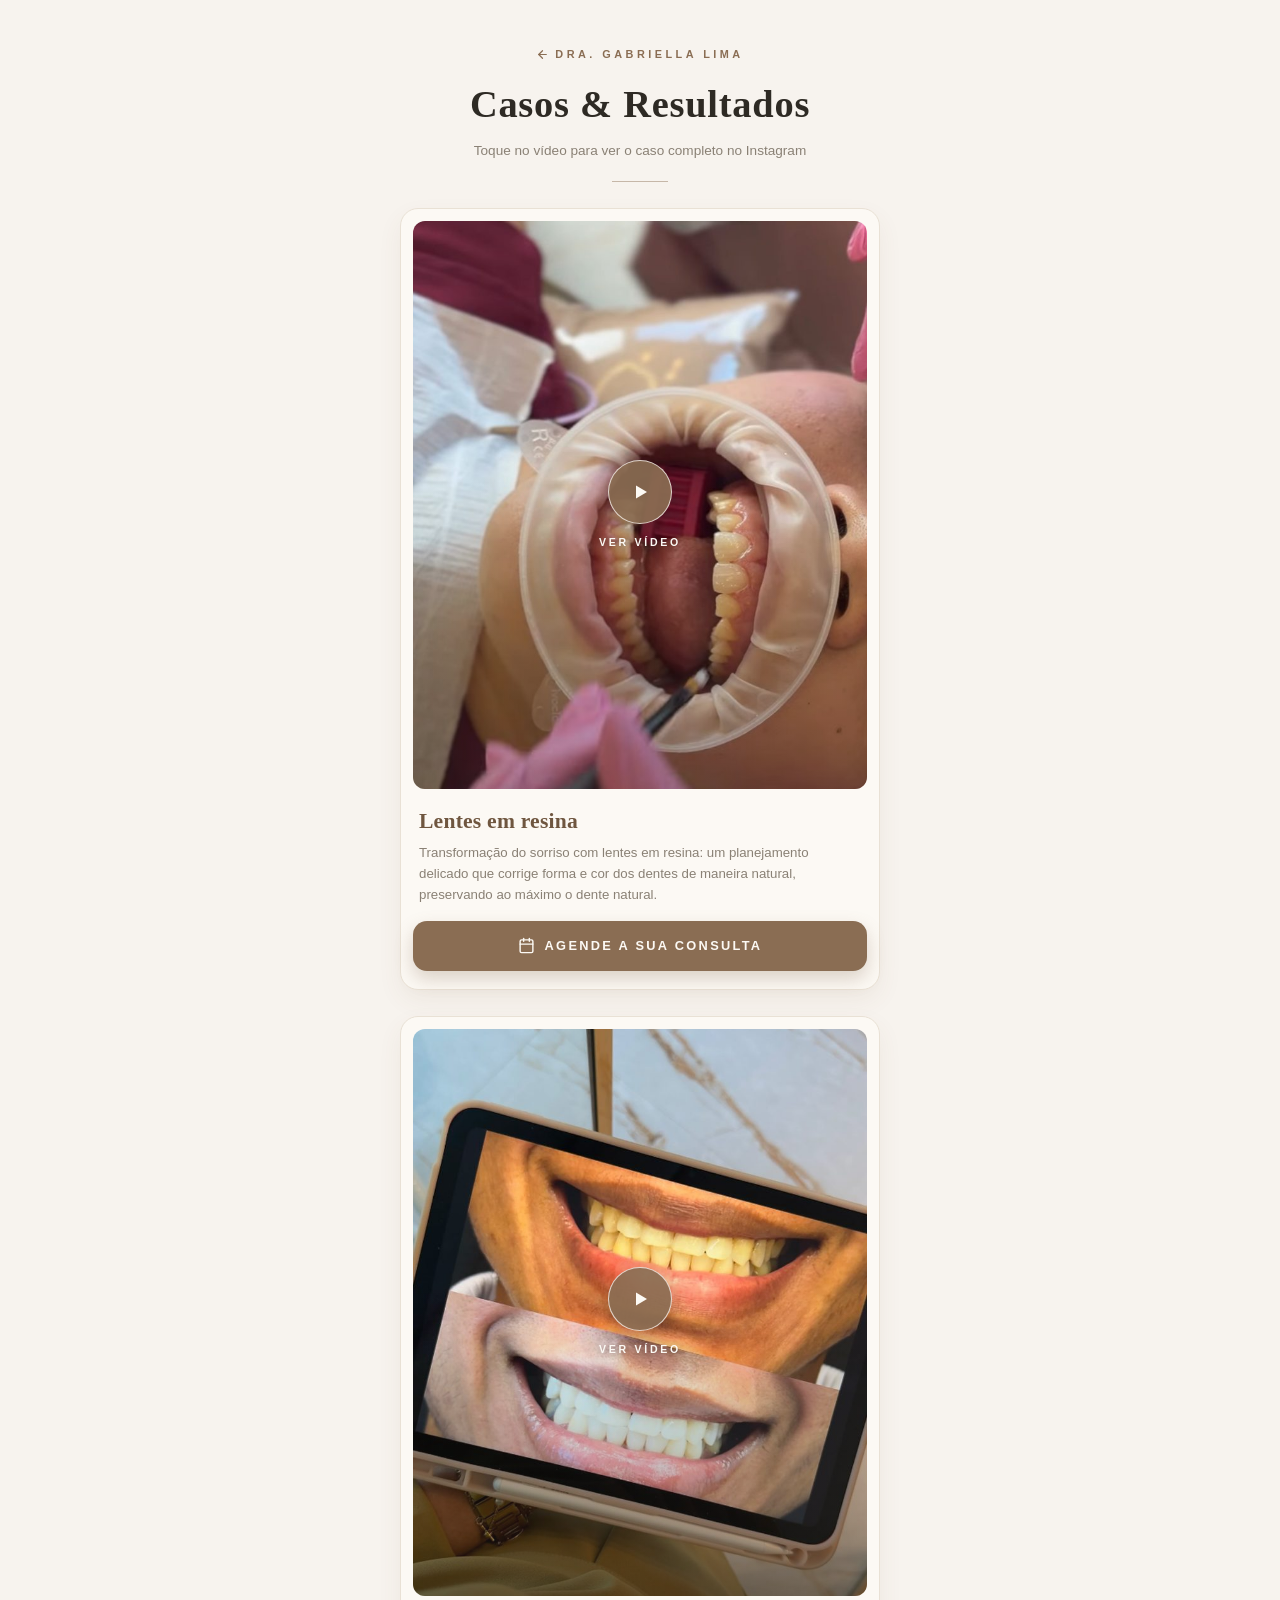
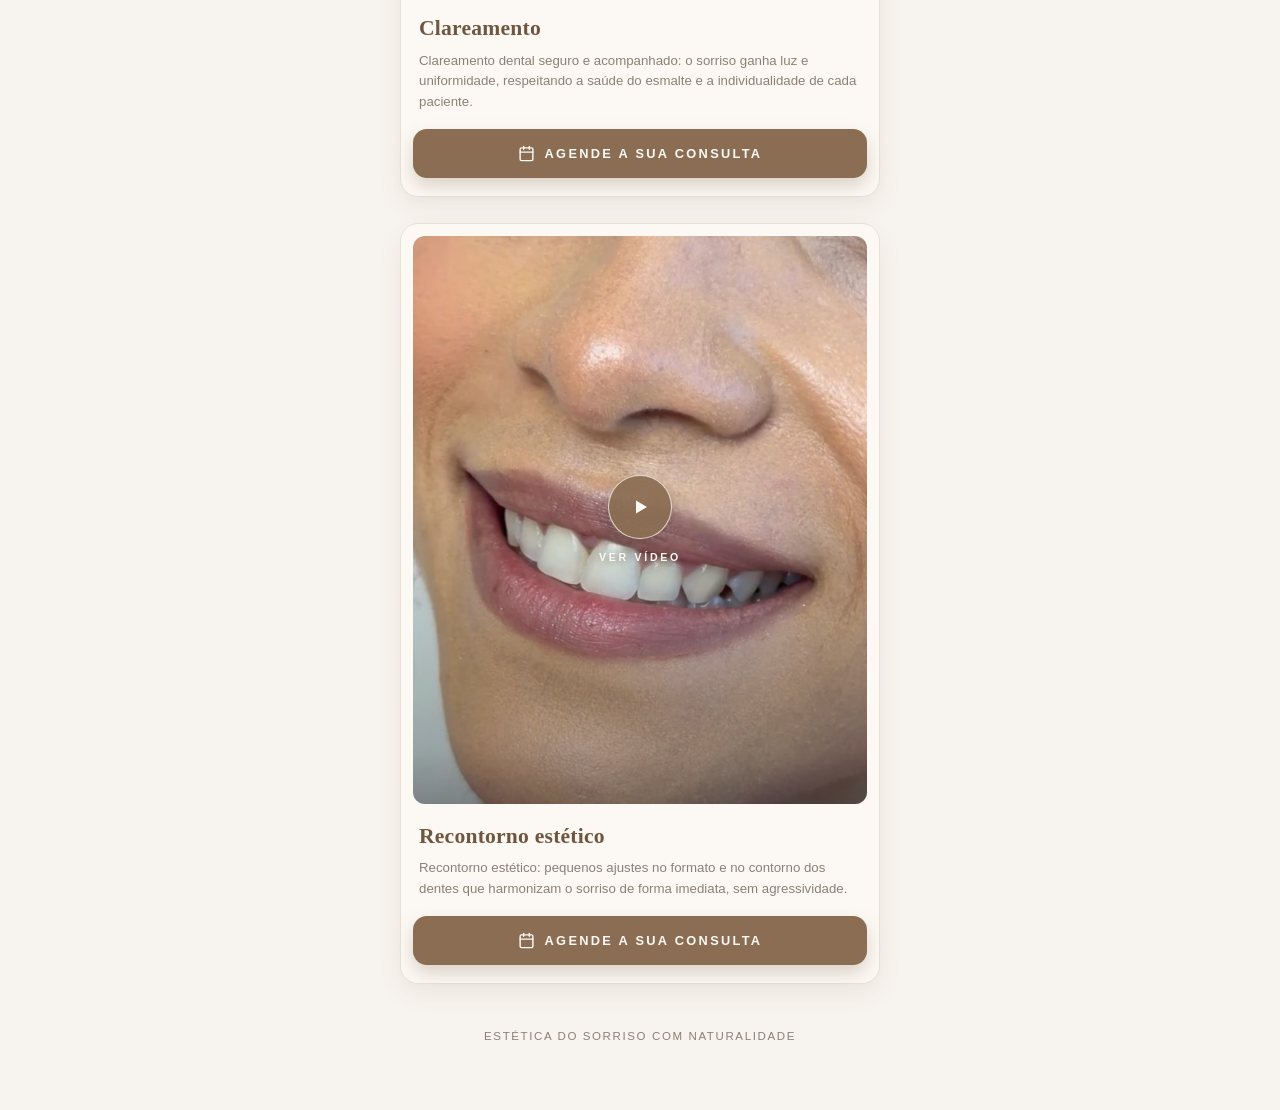
==== CASOS/casos.html @ 97b9696d "Add files via upload" ====
<!DOCTYPE html>
<html lang="pt-BR">
<head>
<meta charset="UTF-8">
<meta name="viewport" content="width=device-width, initial-scale=1.0">
<title>Casos & Resultados | Dra. Gabriella Lima</title>
<meta name="description" content="Casos reais de lentes em resina, clareamento e recontorno estético da Dra. Gabriella Lima. Veja os vídeos no Instagram e agende a sua consulta.">
<meta property="og:title" content="Casos & Resultados | Dra. Gabriella Lima">
<meta property="og:description" content="Lentes em resina, clareamento e recontorno estético — veja os casos em vídeo e agende a sua consulta.">
<meta property="og:type" content="website">
<meta name="twitter:card" content="summary_large_image">
<link rel="icon" type="image/jpeg" href="../imagens/perfildra.jpg">
<style>
  :root{
    --bg:#F7F3EE;
    --card:#FCF9F4;
    --brown:#8A6D53;
    --brown-deep:#6F563F;
    --brown-soft:rgba(138,109,83,.12);
    --ink:#2E2A24;
    --muted:#8A8175;
    --line:#E9E1D5;
    --radius:18px;
  }
  *{margin:0;padding:0;box-sizing:border-box;}
  html{-webkit-text-size-adjust:100%;}
  body{
    background:var(--bg);
    color:var(--ink);
    font-family:"Poppins","Segoe UI",-apple-system,BlinkMacSystemFont,Roboto,Helvetica,Arial,sans-serif;
    line-height:1.55;
    -webkit-font-smoothing:antialiased;
  }
  .page{
    max-width:430px;
    margin:0 auto;
    padding:clamp(28px,7vw,44px) 20px 64px;
  }
  /* ---------- header ---------- */
  .eyebrow{
    text-align:center;
    font-size:.68rem;
    letter-spacing:.32em;
    text-transform:uppercase;
    color:var(--brown);
    font-weight:600;
  }
  .page h1{
    text-align:center;
    font-family:"Cormorant Garamond",Georgia,"Times New Roman",serif;
    font-weight:600;
    font-size:clamp(1.9rem,6.4vw,2.4rem);
    letter-spacing:.02em;
    margin-top:6px;
  }
  .page .lead{
    text-align:center;
    color:var(--muted);
    font-size:.85rem;
    margin-top:6px;
  }
  .divider{
    width:56px;height:1px;
    background:var(--brown);
    opacity:.45;
    margin:20px auto 6px;
  }
  /* ---------- case card ---------- */
  .case{
    background:var(--card);
    border:1px solid var(--line);
    border-radius:var(--radius);
    box-shadow:0 10px 24px rgba(110,86,63,.07);
    padding:12px 12px 18px;
    margin-top:26px;
  }
  .case-media{
    position:relative;
    display:block;
    border-radius:calc(var(--radius) - 6px);
    overflow:hidden;
    text-decoration:none;
    aspect-ratio:4/5;
  }
  .case-media img{
    width:100%;height:100%;
    object-fit:cover;
    display:block;
    transition:transform .5s ease;
  }
  .case-media:active img,
  .case-media:hover img{transform:scale(1.03);}
  /* video symbol */
  .play-badge{
    position:absolute;
    inset:0;
    display:flex;
    flex-direction:column;
    align-items:center;
    justify-content:center;
    gap:10px;
    background:linear-gradient(180deg,rgba(46,42,36,0) 45%,rgba(46,42,36,.38) 100%);
  }
  .play-ring{
    width:64px;height:64px;
    border-radius:50%;
    background:rgba(138,109,83,.92);
    border:1.5px solid rgba(252,249,244,.75);
    box-shadow:0 6px 18px rgba(46,42,36,.28);
    display:flex;
    align-items:center;
    justify-content:center;
    transition:transform .3s ease;
  }
  .case-media:active .play-ring,
  .case-media:hover .play-ring{transform:scale(1.08);}
  .play-ring svg{width:24px;height:24px;display:block;}
  .play-label{
    color:#FCF9F4;
    font-size:.66rem;
    letter-spacing:.26em;
    text-transform:uppercase;
    font-weight:600;
    text-shadow:0 1px 6px rgba(46,42,36,.4);
  }
  /* case text */
  .case-body{padding:16px 6px 0;}
  .case-body h2{
    font-family:"Cormorant Garamond",Georgia,"Times New Roman",serif;
    font-weight:600;
    font-size:1.35rem;
    color:var(--brown-deep);
    letter-spacing:.01em;
  }
  .case-body p{
    margin-top:5px;
    font-size:.83rem;
    color:var(--muted);
  }
  /* ---------- CTA button ---------- */
  .btn-agende{
    display:flex;
    align-items:center;
    justify-content:center;
    gap:10px;
    width:100%;
    margin-top:16px;
    padding:15px 18px;
    background:var(--brown);
    color:#FCF9F4;
    border-radius:14px;
    text-decoration:none;
    font-size:.8rem;
    font-weight:600;
    letter-spacing:.18em;
    text-transform:uppercase;
    box-shadow:0 8px 18px rgba(138,109,83,.28);
    transition:background .25s ease, transform .15s ease;
  }
  .btn-agende:hover{background:var(--brown-deep);}
  .btn-agende:active{transform:scale(.985);}
  .btn-agende svg{width:17px;height:17px;flex-shrink:0;}
  /* ---------- footer ---------- */
  .footer-note{
    text-align:center;
    color:var(--muted);
    font-size:.72rem;
    letter-spacing:.14em;
    text-transform:uppercase;
    margin-top:44px;
  }
  @media (min-width:768px){
    .page{max-width:520px;}
  }
</style>
</head>
<body>
<main class="page">

  <div style="text-align:center; margin-bottom: 6px;">
    <a href="../index.html" class="eyebrow" style="text-decoration:none; display:inline-flex; align-items:center; gap:6px; cursor:pointer;" title="Voltar ao início">
      <svg width="13" height="13" viewBox="0 0 24 24" fill="none" stroke="currentColor" stroke-width="2.2" stroke-linecap="round" stroke-linejoin="round" aria-hidden="true"><path d="M19 12H5"/><path d="m12 19-7-7 7-7"/></svg>
      Dra. Gabriella Lima
    </a>
  </div>
  <h1>Casos & Resultados</h1>
  <p class="lead">Toque no vídeo para ver o caso completo no Instagram</p>
  <div class="divider"></div>

  <!-- Caso 1: Lentes em resina -->
  <section class="case">
    <a class="case-media" href="https://www.instagram.com/reel/Dbx69eoBiW4/" target="_blank" rel="noopener" aria-label="Ver vídeo do caso de lentes em resina no Instagram">
      <img src="[data-uri]" alt="Aplicação de lentes em resina">
      <span class="play-badge">
        <span class="play-ring">
          <svg viewBox="0 0 24 24" fill="none" xmlns="http://www.w3.org/2000/svg" aria-hidden="true"><path d="M8 5.5v13l11-6.5-11-6.5z" fill="#FCF9F4"/></svg>
        </span>
        <span class="play-label">Ver v&iacute;deo</span>
      </span>
    </a>
    <div class="case-body">
      <h2>Lentes em resina</h2>
      <p>Transforma&ccedil;&atilde;o do sorriso com lentes em resina: um planejamento delicado que corrige forma e cor dos dentes de maneira natural, preservando ao m&aacute;ximo o dente natural.</p>
    </div>
    <a class="btn-agende" href="https://wa.me/557192762533?text=Ol%C3%A1%2C%20Dra.%20Gabriella!%20Gostaria%20de%20agendar%20uma%20consulta." target="_blank" rel="noopener noreferrer" aria-label="Agende a sua consulta">
      <svg viewBox="0 0 24 24" fill="none" stroke="currentColor" stroke-width="2" stroke-linecap="round" stroke-linejoin="round" aria-hidden="true"><rect x="3" y="4" width="18" height="18" rx="2"/><line x1="16" y1="2" x2="16" y2="6"/><line x1="8" y1="2" x2="8" y2="6"/><line x1="3" y1="10" x2="21" y2="10"/></svg>
      Agende a sua consulta
    </a>
  </section>

  <!-- Caso 2: Clareamento -->
  <section class="case">
    <a class="case-media" href="https://www.instagram.com/reel/Db5wQ60hIMM/" target="_blank" rel="noopener" aria-label="Ver vídeo do caso de clareamento no Instagram">
      <img src="[data-uri]" alt="Antes e depois de clareamento dental">
      <span class="play-badge">
        <span class="play-ring">
          <svg viewBox="0 0 24 24" fill="none" xmlns="http://www.w3.org/2000/svg" aria-hidden="true"><path d="M8 5.5v13l11-6.5-11-6.5z" fill="#FCF9F4"/></svg>
        </span>
        <span class="play-label">Ver v&iacute;deo</span>
      </span>
    </a>
    <div class="case-body">
      <h2>Clareamento</h2>
      <p>Clareamento dental seguro e acompanhado: o sorriso ganha luz e uniformidade, respeitando a sa&uacute;de do esmalte e a individualidade de cada paciente.</p>
    </div>
    <a class="btn-agende" href="https://wa.me/557192762533?text=Ol%C3%A1%2C%20Dra.%20Gabriella!%20Gostaria%20de%20agendar%20uma%20consulta." target="_blank" rel="noopener noreferrer" aria-label="Agende a sua consulta">
      <svg viewBox="0 0 24 24" fill="none" stroke="currentColor" stroke-width="2" stroke-linecap="round" stroke-linejoin="round" aria-hidden="true"><rect x="3" y="4" width="18" height="18" rx="2"/><line x1="16" y1="2" x2="16" y2="6"/><line x1="8" y1="2" x2="8" y2="6"/><line x1="3" y1="10" x2="21" y2="10"/></svg>
      Agende a sua consulta
    </a>
  </section>

  <!-- Caso 3: Recontorno estético -->
  <section class="case">
    <a class="case-media" href="https://www.instagram.com/reel/DVjLFRSkVCH/" target="_blank" rel="noopener" aria-label="Ver vídeo do caso de recontorno estético no Instagram">
      <img src="[data-uri]" alt="Resultado de recontorno estético do sorriso">
      <span class="play-badge">
        <span class="play-ring">
          <svg viewBox="0 0 24 24" fill="none" xmlns="http://www.w3.org/2000/svg" aria-hidden="true"><path d="M8 5.5v13l11-6.5-11-6.5z" fill="#FCF9F4"/></svg>
        </span>
        <span class="play-label">Ver v&iacute;deo</span>
      </span>
    </a>
    <div class="case-body">
      <h2>Recontorno est&eacute;tico</h2>
      <p>Recontorno est&eacute;tico: pequenos ajustes no formato e no contorno dos dentes que harmonizam o sorriso de forma imediata, sem agressividade.</p>
    </div>
    <a class="btn-agende" href="https://wa.me/557192762533?text=Ol%C3%A1%2C%20Dra.%20Gabriella!%20Gostaria%20de%20agendar%20uma%20consulta." target="_blank" rel="noopener noreferrer" aria-label="Agende a sua consulta">
      <svg viewBox="0 0 24 24" fill="none" stroke="currentColor" stroke-width="2" stroke-linecap="round" stroke-linejoin="round" aria-hidden="true"><rect x="3" y="4" width="18" height="18" rx="2"/><line x1="16" y1="2" x2="16" y2="6"/><line x1="8" y1="2" x2="8" y2="6"/><line x1="3" y1="10" x2="21" y2="10"/></svg>
      Agende a sua consulta
    </a>
  </section>

  <p class="footer-note">Est&eacute;tica do sorriso com naturalidade</p>
</main>
</body>
</html>
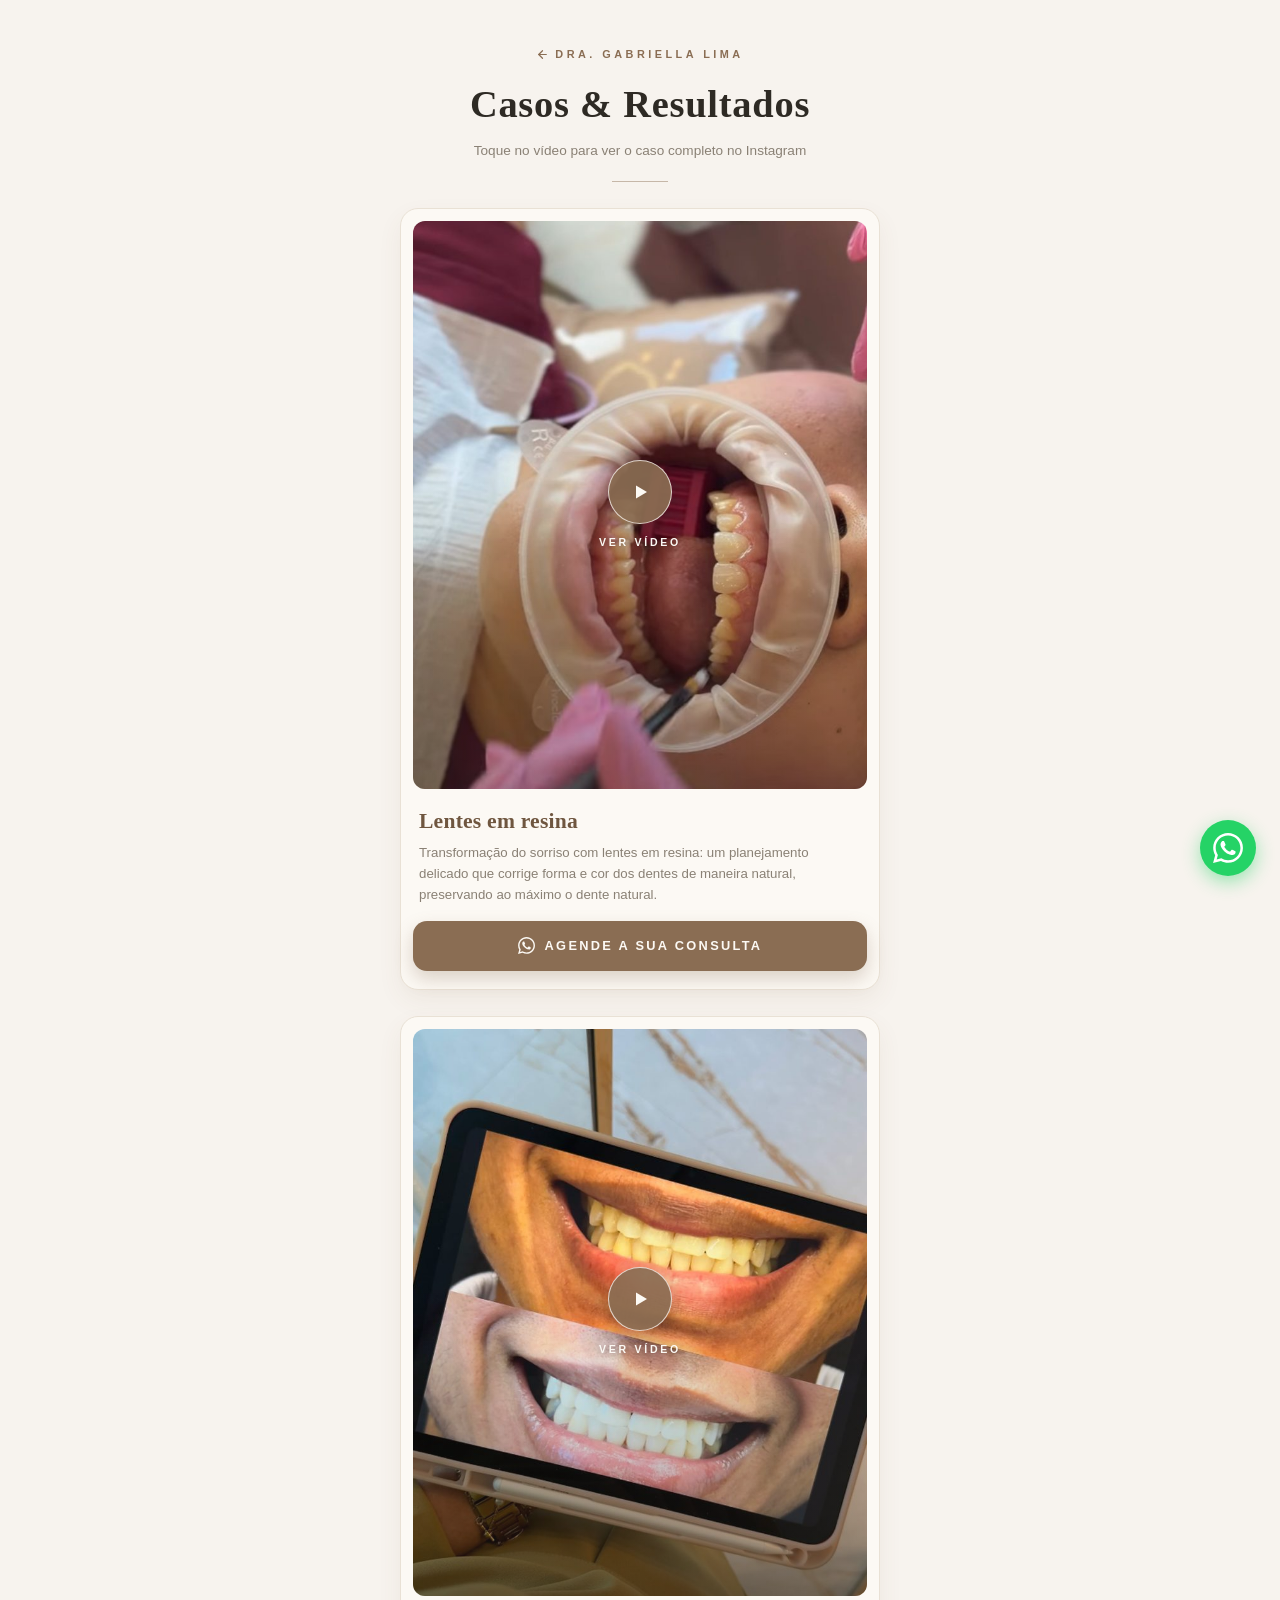
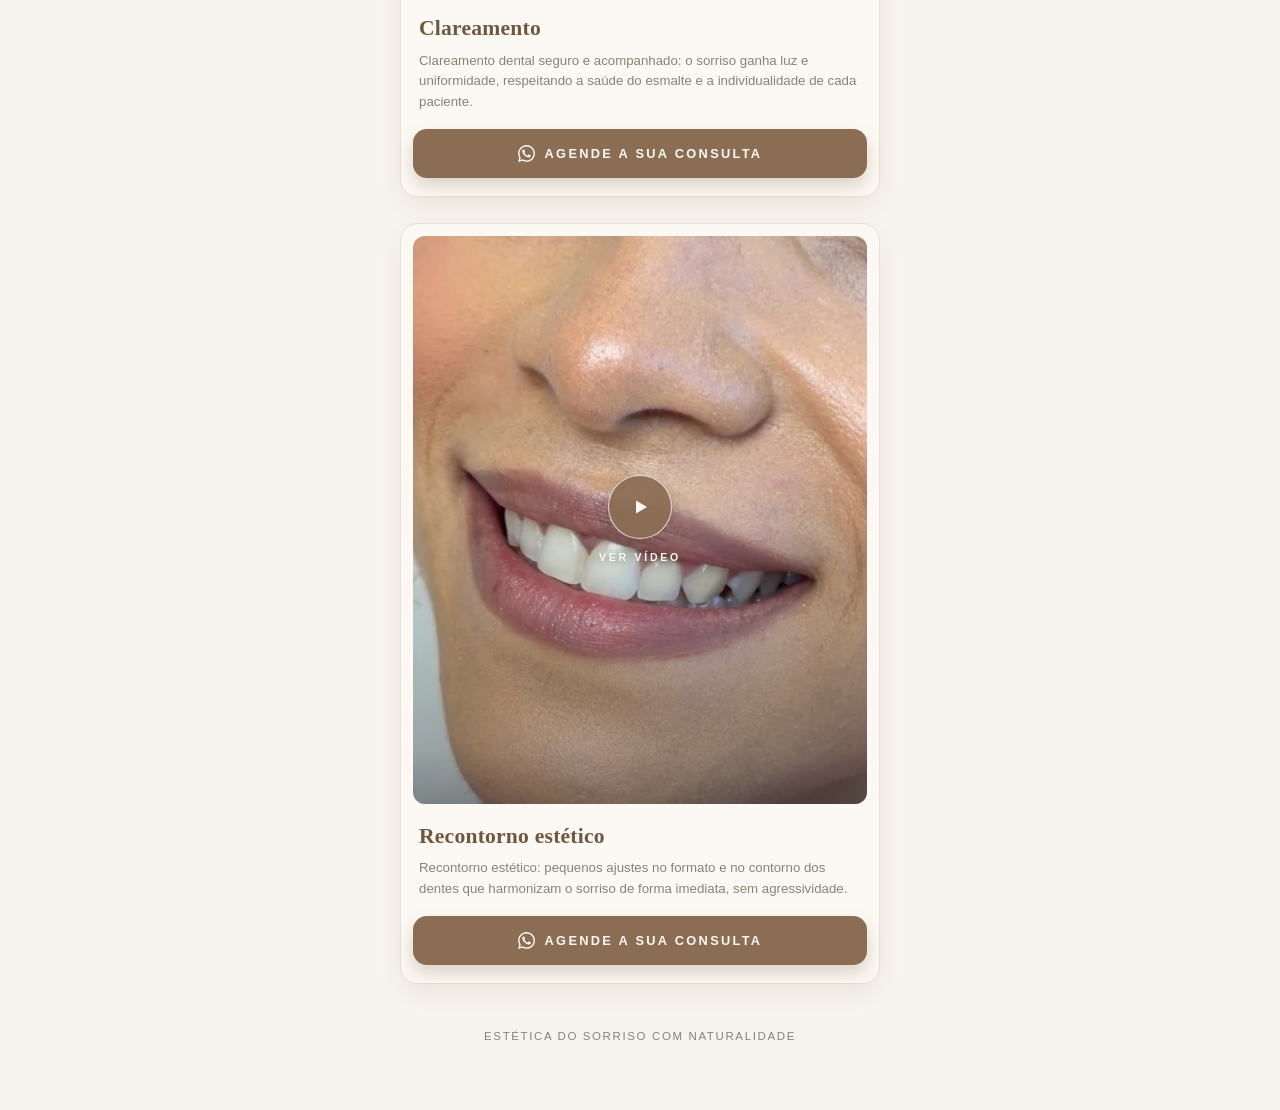
==== commit 6264fc55: "Add files via upload" ====
--- a/CASOS/casos.html
+++ b/CASOS/casos.html
@@ -172,6 +172,33 @@
   @media (min-width:768px){
     .page{max-width:520px;}
   }
+  /* ---------- WhatsApp Float ---------- */
+  .whatsapp-float{
+    position:fixed;
+    bottom:24px;
+    right:24px;
+    width:56px;
+    height:56px;
+    background:#25D366;
+    color:#fff;
+    border-radius:50%;
+    display:flex;
+    align-items:center;
+    justify-content:center;
+    box-shadow:0 6px 18px rgba(37,211,102,.45);
+    z-index:999;
+    text-decoration:none;
+    transition:transform .2s ease, box-shadow .2s ease;
+  }
+  .whatsapp-float:hover{
+    transform:scale(1.08);
+    box-shadow:0 8px 24px rgba(37,211,102,.6);
+  }
+  .whatsapp-float svg{
+    width:30px;
+    height:30px;
+    fill:#fff;
+  }
 </style>
 </head>
 <body>
@@ -202,8 +229,8 @@
       <h2>Lentes em resina</h2>
       <p>Transforma&ccedil;&atilde;o do sorriso com lentes em resina: um planejamento delicado que corrige forma e cor dos dentes de maneira natural, preservando ao m&aacute;ximo o dente natural.</p>
     </div>
-    <a class="btn-agende" href="https://wa.me/557192762533?text=Ol%C3%A1%2C%20Dra.%20Gabriella!%20Gostaria%20de%20agendar%20uma%20consulta." target="_blank" rel="noopener noreferrer" aria-label="Agende a sua consulta">
-      <svg viewBox="0 0 24 24" fill="none" stroke="currentColor" stroke-width="2" stroke-linecap="round" stroke-linejoin="round" aria-hidden="true"><rect x="3" y="4" width="18" height="18" rx="2"/><line x1="16" y1="2" x2="16" y2="6"/><line x1="8" y1="2" x2="8" y2="6"/><line x1="3" y1="10" x2="21" y2="10"/></svg>
+    <a class="btn-agende" href="https://wa.me/557192762533?text=Ol%C3%A1%2C%20Dra.%20Gabriella!%20Gostaria%20de%20agendar%20uma%20consulta." target="_blank" rel="noopener noreferrer" aria-label="Agende a sua consulta via WhatsApp">
+      <svg viewBox="0 0 24 24" width="18" height="18" fill="currentColor" aria-hidden="true"><path d="M.057 24l1.687-6.163c-1.041-1.804-1.588-3.849-1.587-5.946.003-6.556 5.338-11.891 11.893-11.891 3.181.001 6.167 1.24 8.413 3.488 2.245 2.248 3.481 5.236 3.48 8.414-.003 6.557-5.338 11.892-11.893 11.892-1.99-.001-3.951-.5-5.688-1.448l-6.305 1.654zm6.597-3.807c1.676.995 3.276 1.591 5.392 1.592 5.448 0 9.886-4.434 9.889-9.885.002-5.462-4.415-9.89-9.881-9.892-5.452 0-9.887 4.434-9.889 9.884-.001 2.225.651 3.891 1.746 5.634l-.999 3.648 3.742-.981zm11.387-5.464c-.074-.124-.272-.198-.57-.347-.297-.149-1.758-.868-2.031-.967-.272-.099-.47-.149-.669.149-.198.297-.768.967-.941 1.165-.173.198-.347.223-.644.074-.297-.149-1.255-.462-2.39-1.475-.883-.788-1.48-1.761-1.653-2.059-.173-.297-.018-.458.13-.606.134-.133.297-.347.446-.521.151-.172.2-.296.3-.495.099-.198.05-.372-.025-.521-.075-.148-.669-1.611-.916-2.206-.242-.579-.487-.501-.669-.51l-.57-.01c-.198 0-.52.074-.792.372s-1.04 1.016-1.04 2.479 1.065 2.876 1.213 3.074c.149.198 2.095 3.2 5.076 4.487.709.306 1.263.489 1.694.626.712.226 1.36.194 1.872.118.571-.085 1.758-.719 2.006-1.413.248-.695.248-1.29.173-1.414z"/></svg>
       Agende a sua consulta
     </a>
   </section>
@@ -223,8 +250,8 @@
       <h2>Clareamento</h2>
       <p>Clareamento dental seguro e acompanhado: o sorriso ganha luz e uniformidade, respeitando a sa&uacute;de do esmalte e a individualidade de cada paciente.</p>
     </div>
-    <a class="btn-agende" href="https://wa.me/557192762533?text=Ol%C3%A1%2C%20Dra.%20Gabriella!%20Gostaria%20de%20agendar%20uma%20consulta." target="_blank" rel="noopener noreferrer" aria-label="Agende a sua consulta">
-      <svg viewBox="0 0 24 24" fill="none" stroke="currentColor" stroke-width="2" stroke-linecap="round" stroke-linejoin="round" aria-hidden="true"><rect x="3" y="4" width="18" height="18" rx="2"/><line x1="16" y1="2" x2="16" y2="6"/><line x1="8" y1="2" x2="8" y2="6"/><line x1="3" y1="10" x2="21" y2="10"/></svg>
+    <a class="btn-agende" href="https://wa.me/557192762533?text=Ol%C3%A1%2C%20Dra.%20Gabriella!%20Gostaria%20de%20agendar%20uma%20consulta." target="_blank" rel="noopener noreferrer" aria-label="Agende a sua consulta via WhatsApp">
+      <svg viewBox="0 0 24 24" width="18" height="18" fill="currentColor" aria-hidden="true"><path d="M.057 24l1.687-6.163c-1.041-1.804-1.588-3.849-1.587-5.946.003-6.556 5.338-11.891 11.893-11.891 3.181.001 6.167 1.24 8.413 3.488 2.245 2.248 3.481 5.236 3.48 8.414-.003 6.557-5.338 11.892-11.893 11.892-1.99-.001-3.951-.5-5.688-1.448l-6.305 1.654zm6.597-3.807c1.676.995 3.276 1.591 5.392 1.592 5.448 0 9.886-4.434 9.889-9.885.002-5.462-4.415-9.89-9.881-9.892-5.452 0-9.887 4.434-9.889 9.884-.001 2.225.651 3.891 1.746 5.634l-.999 3.648 3.742-.981zm11.387-5.464c-.074-.124-.272-.198-.57-.347-.297-.149-1.758-.868-2.031-.967-.272-.099-.47-.149-.669.149-.198.297-.768.967-.941 1.165-.173.198-.347.223-.644.074-.297-.149-1.255-.462-2.39-1.475-.883-.788-1.48-1.761-1.653-2.059-.173-.297-.018-.458.13-.606.134-.133.297-.347.446-.521.151-.172.2-.296.3-.495.099-.198.05-.372-.025-.521-.075-.148-.669-1.611-.916-2.206-.242-.579-.487-.501-.669-.51l-.57-.01c-.198 0-.52.074-.792.372s-1.04 1.016-1.04 2.479 1.065 2.876 1.213 3.074c.149.198 2.095 3.2 5.076 4.487.709.306 1.263.489 1.694.626.712.226 1.36.194 1.872.118.571-.085 1.758-.719 2.006-1.413.248-.695.248-1.29.173-1.414z"/></svg>
       Agende a sua consulta
     </a>
   </section>
@@ -244,13 +271,18 @@
       <h2>Recontorno est&eacute;tico</h2>
       <p>Recontorno est&eacute;tico: pequenos ajustes no formato e no contorno dos dentes que harmonizam o sorriso de forma imediata, sem agressividade.</p>
     </div>
-    <a class="btn-agende" href="https://wa.me/557192762533?text=Ol%C3%A1%2C%20Dra.%20Gabriella!%20Gostaria%20de%20agendar%20uma%20consulta." target="_blank" rel="noopener noreferrer" aria-label="Agende a sua consulta">
-      <svg viewBox="0 0 24 24" fill="none" stroke="currentColor" stroke-width="2" stroke-linecap="round" stroke-linejoin="round" aria-hidden="true"><rect x="3" y="4" width="18" height="18" rx="2"/><line x1="16" y1="2" x2="16" y2="6"/><line x1="8" y1="2" x2="8" y2="6"/><line x1="3" y1="10" x2="21" y2="10"/></svg>
+    <a class="btn-agende" href="https://wa.me/557192762533?text=Ol%C3%A1%2C%20Dra.%20Gabriella!%20Gostaria%20de%20agendar%20uma%20consulta." target="_blank" rel="noopener noreferrer" aria-label="Agende a sua consulta via WhatsApp">
+      <svg viewBox="0 0 24 24" width="18" height="18" fill="currentColor" aria-hidden="true"><path d="M.057 24l1.687-6.163c-1.041-1.804-1.588-3.849-1.587-5.946.003-6.556 5.338-11.891 11.893-11.891 3.181.001 6.167 1.24 8.413 3.488 2.245 2.248 3.481 5.236 3.48 8.414-.003 6.557-5.338 11.892-11.893 11.892-1.99-.001-3.951-.5-5.688-1.448l-6.305 1.654zm6.597-3.807c1.676.995 3.276 1.591 5.392 1.592 5.448 0 9.886-4.434 9.889-9.885.002-5.462-4.415-9.89-9.881-9.892-5.452 0-9.887 4.434-9.889 9.884-.001 2.225.651 3.891 1.746 5.634l-.999 3.648 3.742-.981zm11.387-5.464c-.074-.124-.272-.198-.57-.347-.297-.149-1.758-.868-2.031-.967-.272-.099-.47-.149-.669.149-.198.297-.768.967-.941 1.165-.173.198-.347.223-.644.074-.297-.149-1.255-.462-2.39-1.475-.883-.788-1.48-1.761-1.653-2.059-.173-.297-.018-.458.13-.606.134-.133.297-.347.446-.521.151-.172.2-.296.3-.495.099-.198.05-.372-.025-.521-.075-.148-.669-1.611-.916-2.206-.242-.579-.487-.501-.669-.51l-.57-.01c-.198 0-.52.074-.792.372s-1.04 1.016-1.04 2.479 1.065 2.876 1.213 3.074c.149.198 2.095 3.2 5.076 4.487.709.306 1.263.489 1.694.626.712.226 1.36.194 1.872.118.571-.085 1.758-.719 2.006-1.413.248-.695.248-1.29.173-1.414z"/></svg>
       Agende a sua consulta
     </a>
   </section>
 
   <p class="footer-note">Est&eacute;tica do sorriso com naturalidade</p>
 </main>
+
+<!-- WhatsApp Float Button -->
+<a href="https://wa.me/557192762533?text=Ol%C3%A1%2C%20Dra.%20Gabriella!%20Gostaria%20de%20agendar%20uma%20consulta." target="_blank" rel="noopener noreferrer" class="whatsapp-float" aria-label="Falar no WhatsApp">
+  <svg viewBox="0 0 24 24" aria-hidden="true"><path d="M.057 24l1.687-6.163c-1.041-1.804-1.588-3.849-1.587-5.946.003-6.556 5.338-11.891 11.893-11.891 3.181.001 6.167 1.24 8.413 3.488 2.245 2.248 3.481 5.236 3.48 8.414-.003 6.557-5.338 11.892-11.893 11.892-1.99-.001-3.951-.5-5.688-1.448l-6.305 1.654zm6.597-3.807c1.676.995 3.276 1.591 5.392 1.592 5.448 0 9.886-4.434 9.889-9.885.002-5.462-4.415-9.89-9.881-9.892-5.452 0-9.887 4.434-9.889 9.884-.001 2.225.651 3.891 1.746 5.634l-.999 3.648 3.742-.981zm11.387-5.464c-.074-.124-.272-.198-.57-.347-.297-.149-1.758-.868-2.031-.967-.272-.099-.47-.149-.669.149-.198.297-.768.967-.941 1.165-.173.198-.347.223-.644.074-.297-.149-1.255-.462-2.39-1.475-.883-.788-1.48-1.761-1.653-2.059-.173-.297-.018-.458.13-.606.134-.133.297-.347.446-.521.151-.172.2-.296.3-.495.099-.198.05-.372-.025-.521-.075-.148-.669-1.611-.916-2.206-.242-.579-.487-.501-.669-.51l-.57-.01c-.198 0-.52.074-.792.372s-1.04 1.016-1.04 2.479 1.065 2.876 1.213 3.074c.149.198 2.095 3.2 5.076 4.487.709.306 1.263.489 1.694.626.712.226 1.36.194 1.872.118.571-.085 1.758-.719 2.006-1.413.248-.695.248-1.29.173-1.414z"/></svg>
+</a>
 </body>
 </html>
